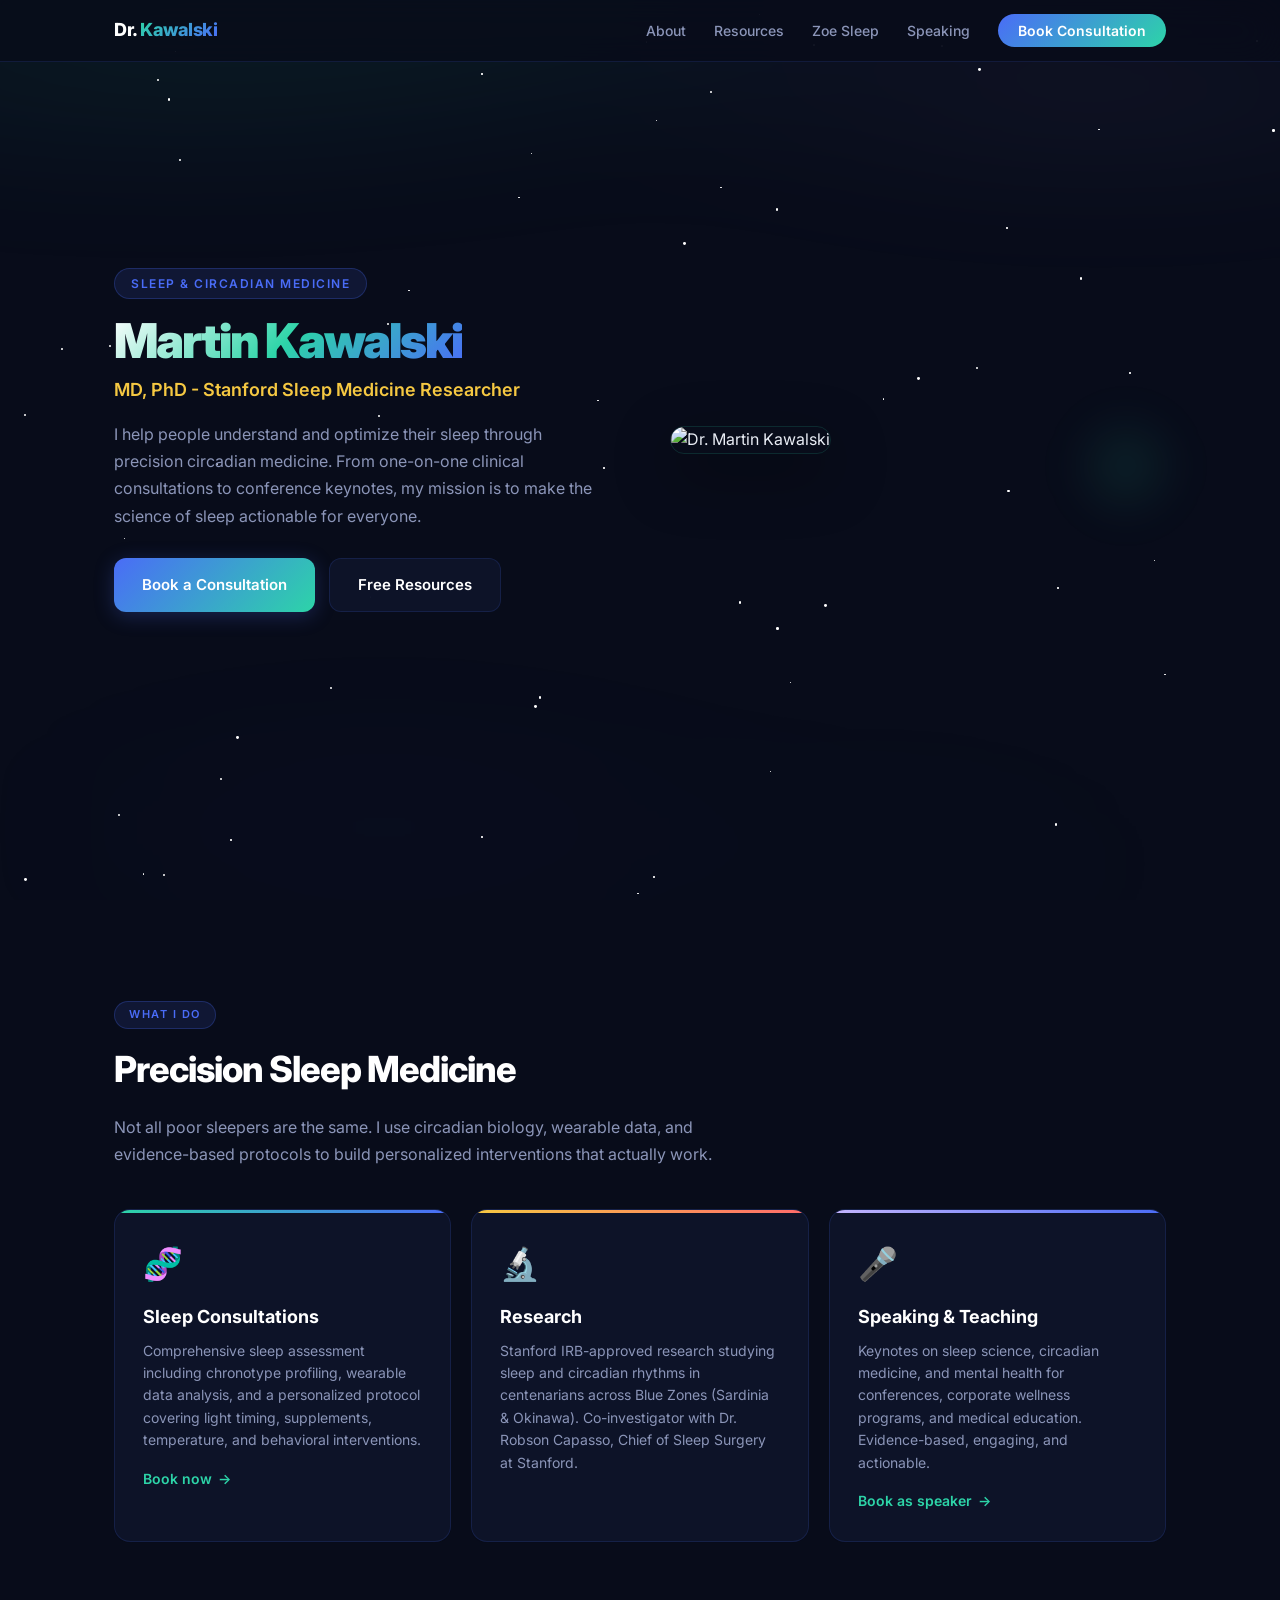
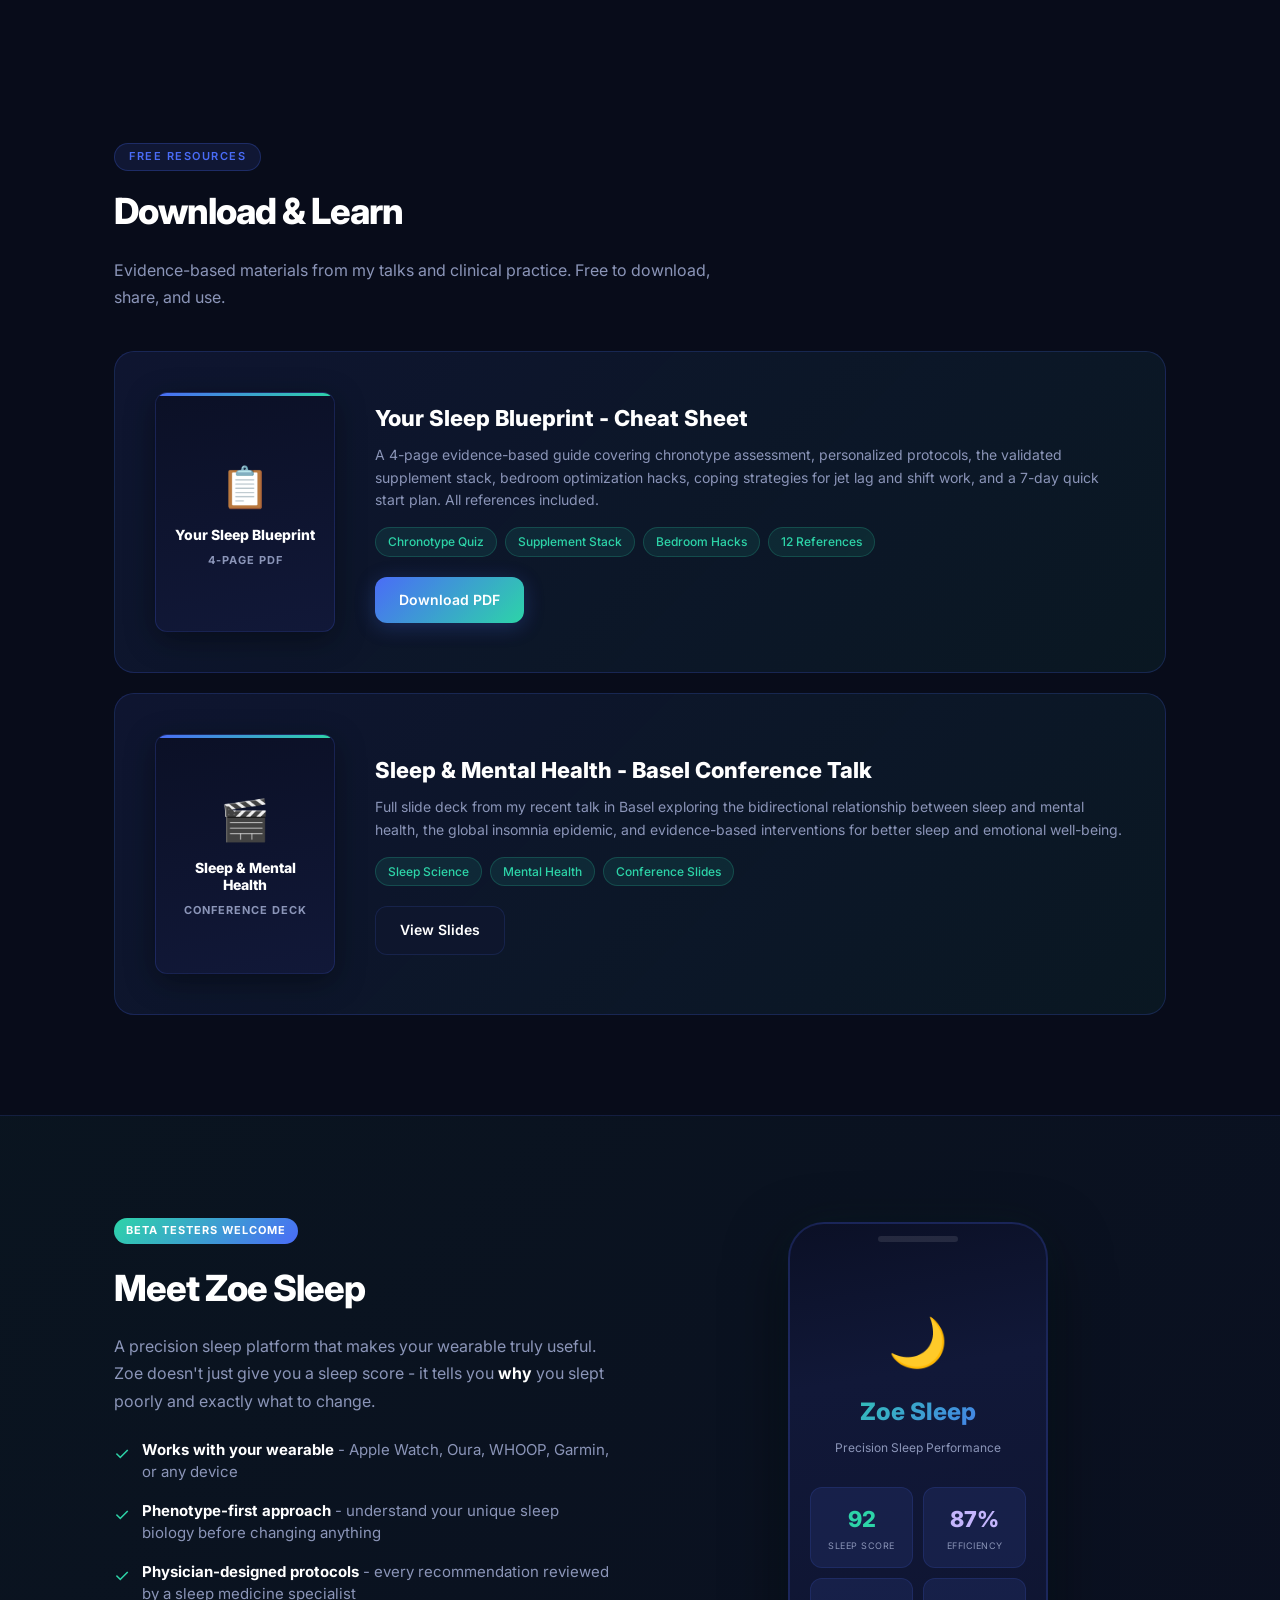
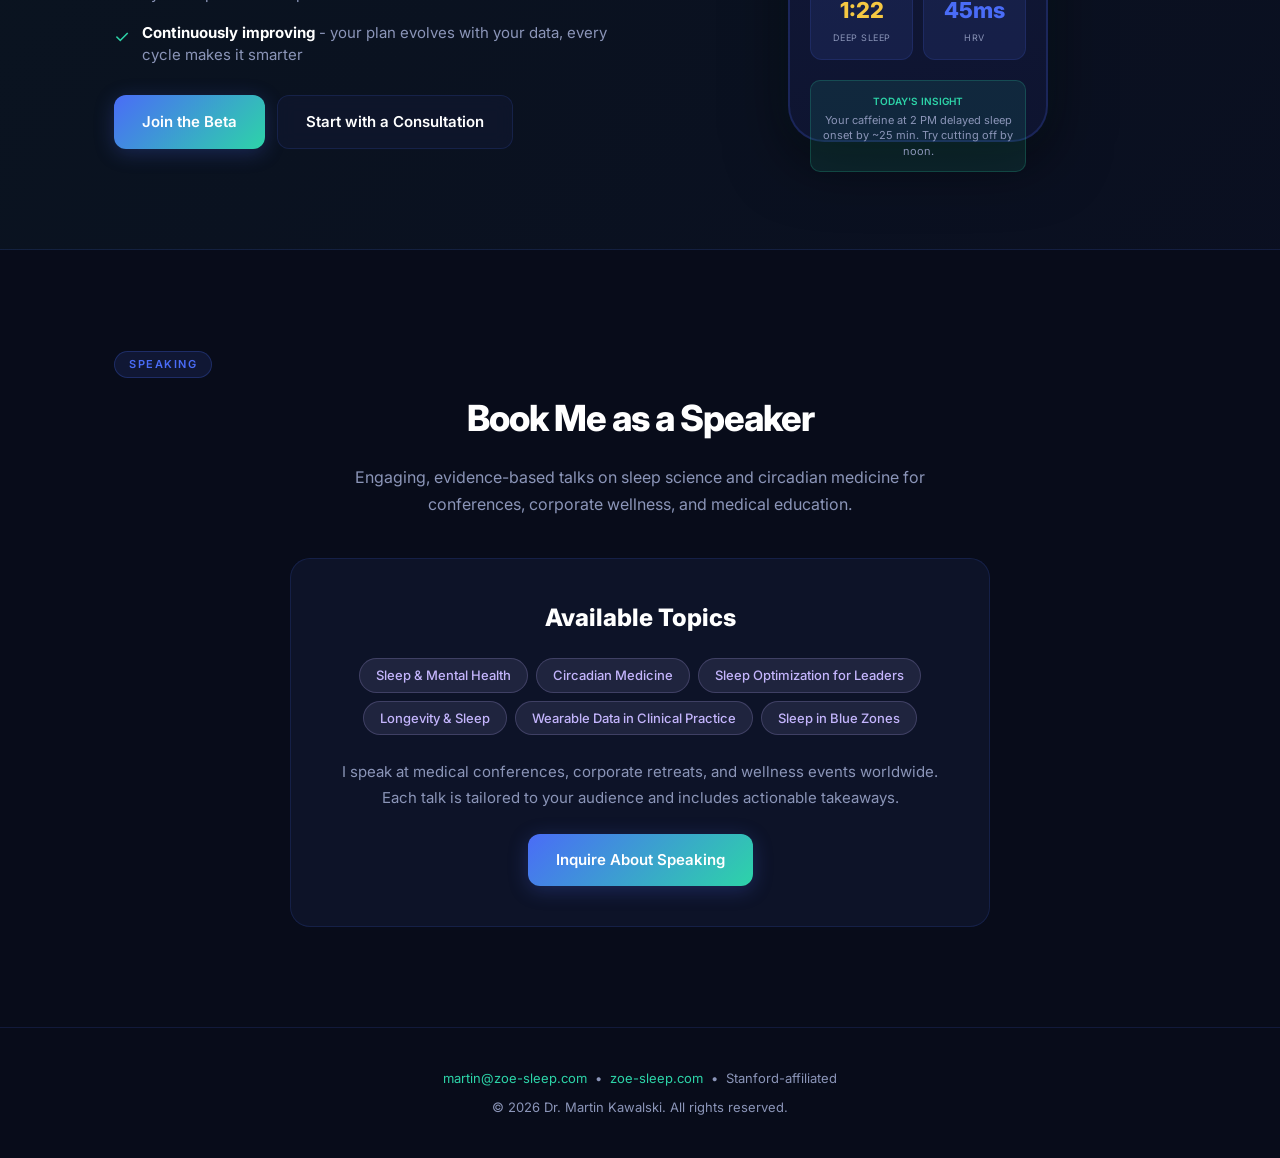
==== index.html @ f9499bdc "Initial commit: Sleep medicine personal site with aurora theme - Hero with headshot, bio, and CTA bu" ====
<!DOCTYPE html>
<html lang="en">
<head>
<meta charset="UTF-8">
<meta name="viewport" content="width=device-width, initial-scale=1.0">
<title>Dr. Martin Kawalski - Sleep & Circadian Medicine</title>
<meta name="description" content="Dr. Martin Kawalski, MD, PhD - Sleep medicine researcher, speaker, and founder of Zoe Sleep. Book a consultation or download free sleep resources.">
<link rel="icon" href="data:image/svg+xml,<svg xmlns='http://www.w3.org/2000/svg' viewBox='0 0 100 100'><text y='.9em' font-size='90'>&#x1F319;</text></svg>">
<style>
  @import url('https://fonts.googleapis.com/css2?family=Inter:wght@300;400;500;600;700;800;900&display=swap');

  *, *::before, *::after { margin: 0; padding: 0; box-sizing: border-box; }

  :root {
    --bg: #080C1A;
    --surface: rgba(16, 24, 48, 0.7);
    --border: rgba(74, 108, 247, 0.15);
    --text: #E8ECF4;
    --muted: #8B95B8;
    --accent: #4A6CF7;
    --mint: #2DD4A8;
    --gold: #F5C842;
    --coral: #FF6B6B;
    --lavender: #C4B5FD;
    --aurora-1: #0B4D3B;
    --aurora-2: #1A3A6B;
    --aurora-3: #2D1854;
    --aurora-4: #0D2F4F;
  }

  html { scroll-behavior: smooth; }

  body {
    font-family: 'Inter', -apple-system, sans-serif;
    background: var(--bg);
    color: var(--text);
    line-height: 1.6;
    overflow-x: hidden;
  }

  /* ---- AURORA BACKGROUND ---- */
  .aurora {
    position: fixed;
    top: 0;
    left: 0;
    width: 100%;
    height: 100%;
    pointer-events: none;
    z-index: 0;
    overflow: hidden;
  }
  .aurora::before {
    content: '';
    position: absolute;
    top: -20%;
    left: -10%;
    width: 120%;
    height: 60%;
    background:
      radial-gradient(ellipse 80% 50% at 20% 40%, rgba(45, 212, 168, 0.08) 0%, transparent 60%),
      radial-gradient(ellipse 60% 40% at 60% 20%, rgba(74, 108, 247, 0.06) 0%, transparent 55%),
      radial-gradient(ellipse 70% 45% at 80% 50%, rgba(196, 181, 253, 0.05) 0%, transparent 50%),
      radial-gradient(ellipse 50% 35% at 40% 30%, rgba(45, 212, 168, 0.04) 0%, transparent 50%);
    animation: aurora-drift 20s ease-in-out infinite alternate;
    filter: blur(60px);
  }
  .aurora::after {
    content: '';
    position: absolute;
    bottom: 0;
    left: 0;
    width: 100%;
    height: 40%;
    background:
      radial-gradient(ellipse 60% 40% at 30% 80%, rgba(74, 108, 247, 0.04) 0%, transparent 60%),
      radial-gradient(ellipse 50% 30% at 70% 90%, rgba(45, 212, 168, 0.03) 0%, transparent 50%);
    animation: aurora-drift2 25s ease-in-out infinite alternate;
    filter: blur(80px);
  }
  @keyframes aurora-drift {
    0% { transform: translate(0, 0) scale(1); }
    50% { transform: translate(30px, -20px) scale(1.05); }
    100% { transform: translate(-20px, 10px) scale(0.98); }
  }
  @keyframes aurora-drift2 {
    0% { transform: translate(0, 0) scale(1); }
    100% { transform: translate(-30px, -15px) scale(1.03); }
  }

  /* Stars */
  .stars {
    position: fixed;
    top: 0;
    left: 0;
    width: 100%;
    height: 100%;
    pointer-events: none;
    z-index: 0;
  }
  .star {
    position: absolute;
    width: 2px;
    height: 2px;
    background: white;
    border-radius: 50%;
    animation: twinkle 3s ease-in-out infinite alternate;
  }
  @keyframes twinkle {
    0% { opacity: 0.1; }
    100% { opacity: 0.6; }
  }

  /* ---- LAYOUT ---- */
  .container {
    max-width: 1100px;
    margin: 0 auto;
    padding: 0 24px;
    position: relative;
    z-index: 1;
  }

  /* ---- NAV ---- */
  nav {
    position: fixed;
    top: 0;
    left: 0;
    right: 0;
    z-index: 100;
    padding: 16px 0;
    background: rgba(8, 12, 26, 0.8);
    backdrop-filter: blur(20px);
    border-bottom: 1px solid var(--border);
  }
  nav .container {
    display: flex;
    justify-content: space-between;
    align-items: center;
  }
  .nav-brand {
    font-weight: 800;
    font-size: 18px;
    letter-spacing: -0.5px;
    color: white;
  }
  .nav-brand span {
    background: linear-gradient(135deg, var(--mint), var(--accent));
    -webkit-background-clip: text;
    -webkit-text-fill-color: transparent;
  }
  .nav-links {
    display: flex;
    gap: 28px;
    list-style: none;
  }
  .nav-links a {
    color: var(--muted);
    text-decoration: none;
    font-size: 14px;
    font-weight: 500;
    transition: color 0.3s;
  }
  .nav-links a:hover { color: white; }
  .nav-cta {
    background: linear-gradient(135deg, var(--accent), var(--mint));
    color: white !important;
    padding: 8px 20px;
    border-radius: 20px;
    font-weight: 600 !important;
    transition: transform 0.2s, box-shadow 0.3s !important;
  }
  .nav-cta:hover {
    transform: translateY(-1px);
    box-shadow: 0 4px 20px rgba(74, 108, 247, 0.3);
  }

  /* ---- HERO ---- */
  .hero {
    min-height: 100vh;
    display: flex;
    align-items: center;
    padding-top: 80px;
  }
  .hero-grid {
    display: grid;
    grid-template-columns: 1fr 1fr;
    gap: 60px;
    align-items: center;
  }
  .hero-photo {
    position: relative;
  }
  .hero-photo img {
    width: 100%;
    max-width: 400px;
    border-radius: 20px;
    box-shadow: 0 20px 60px rgba(0, 0, 0, 0.4);
    border: 1px solid rgba(45, 212, 168, 0.15);
  }
  .hero-photo::after {
    content: '';
    position: absolute;
    top: -20px;
    right: -20px;
    width: 120px;
    height: 120px;
    border-radius: 50%;
    background: radial-gradient(circle, rgba(45, 212, 168, 0.12), transparent 70%);
    filter: blur(20px);
  }
  .hero-badge {
    display: inline-block;
    background: rgba(74, 108, 247, 0.12);
    border: 1px solid rgba(74, 108, 247, 0.25);
    border-radius: 20px;
    padding: 5px 16px;
    font-size: 12px;
    font-weight: 600;
    letter-spacing: 1.5px;
    text-transform: uppercase;
    color: var(--accent);
    margin-bottom: 16px;
  }
  .hero h1 {
    font-size: 48px;
    font-weight: 900;
    letter-spacing: -2px;
    line-height: 1.1;
    margin-bottom: 8px;
  }
  .hero h1 .gradient {
    background: linear-gradient(135deg, #fff 0%, var(--mint) 50%, var(--accent) 100%);
    -webkit-background-clip: text;
    -webkit-text-fill-color: transparent;
  }
  .hero .title {
    font-size: 18px;
    color: var(--gold);
    font-weight: 600;
    margin-bottom: 16px;
  }
  .hero p {
    font-size: 16px;
    color: var(--muted);
    line-height: 1.7;
    margin-bottom: 28px;
    max-width: 500px;
  }
  .hero-buttons {
    display: flex;
    gap: 14px;
    flex-wrap: wrap;
  }
  .btn {
    display: inline-flex;
    align-items: center;
    gap: 8px;
    padding: 14px 28px;
    border-radius: 12px;
    font-size: 15px;
    font-weight: 600;
    text-decoration: none;
    transition: all 0.3s;
    cursor: pointer;
    border: none;
  }
  .btn-primary {
    background: linear-gradient(135deg, var(--accent), var(--mint));
    color: white;
    box-shadow: 0 4px 20px rgba(74, 108, 247, 0.25);
  }
  .btn-primary:hover {
    transform: translateY(-2px);
    box-shadow: 0 8px 30px rgba(74, 108, 247, 0.35);
  }
  .btn-secondary {
    background: var(--surface);
    color: white;
    border: 1px solid var(--border);
    backdrop-filter: blur(10px);
  }
  .btn-secondary:hover {
    background: rgba(30, 42, 94, 0.5);
    border-color: rgba(74, 108, 247, 0.3);
    transform: translateY(-1px);
  }

  /* ---- SECTIONS ---- */
  section {
    padding: 100px 0;
  }
  .section-label {
    display: inline-block;
    background: rgba(74, 108, 247, 0.12);
    border: 1px solid rgba(74, 108, 247, 0.25);
    border-radius: 20px;
    padding: 4px 14px;
    font-size: 11px;
    font-weight: 600;
    letter-spacing: 1.5px;
    text-transform: uppercase;
    color: var(--accent);
    margin-bottom: 12px;
  }
  .section-title {
    font-size: 36px;
    font-weight: 800;
    letter-spacing: -1px;
    margin-bottom: 16px;
    color: white;
  }
  .section-sub {
    font-size: 16px;
    color: var(--muted);
    max-width: 600px;
    margin-bottom: 40px;
    line-height: 1.7;
  }

  /* ---- CARDS ---- */
  .card-grid {
    display: grid;
    grid-template-columns: repeat(auto-fit, minmax(300px, 1fr));
    gap: 20px;
  }
  .card {
    background: var(--surface);
    border: 1px solid var(--border);
    border-radius: 16px;
    padding: 28px;
    transition: all 0.3s;
    backdrop-filter: blur(10px);
    position: relative;
    overflow: hidden;
  }
  .card:hover {
    border-color: rgba(74, 108, 247, 0.3);
    transform: translateY(-4px);
    box-shadow: 0 12px 40px rgba(0, 0, 0, 0.3);
  }
  .card::before {
    content: '';
    position: absolute;
    top: 0;
    left: 0;
    right: 0;
    height: 3px;
    border-radius: 16px 16px 0 0;
  }
  .card-mint::before { background: linear-gradient(90deg, var(--mint), var(--accent)); }
  .card-gold::before { background: linear-gradient(90deg, var(--gold), var(--coral)); }
  .card-lavender::before { background: linear-gradient(90deg, var(--lavender), var(--accent)); }
  .card-accent::before { background: linear-gradient(90deg, var(--accent), var(--mint)); }

  .card-icon {
    font-size: 32px;
    margin-bottom: 14px;
  }
  .card h3 {
    font-size: 18px;
    font-weight: 700;
    margin-bottom: 8px;
    color: white;
  }
  .card p {
    font-size: 14px;
    color: var(--muted);
    line-height: 1.6;
  }
  .card .card-link {
    display: inline-flex;
    align-items: center;
    gap: 6px;
    margin-top: 16px;
    color: var(--mint);
    font-weight: 600;
    font-size: 14px;
    text-decoration: none;
    transition: gap 0.3s;
  }
  .card .card-link:hover { gap: 10px; }

  /* ---- DOWNLOAD SECTION ---- */
  .download-card {
    background: linear-gradient(135deg, rgba(74, 108, 247, 0.1), rgba(45, 212, 168, 0.06));
    border: 1px solid rgba(74, 108, 247, 0.2);
    border-radius: 20px;
    padding: 40px;
    display: flex;
    align-items: center;
    gap: 40px;
    transition: all 0.3s;
  }
  .download-card:hover {
    border-color: rgba(74, 108, 247, 0.35);
    box-shadow: 0 8px 40px rgba(74, 108, 247, 0.1);
  }
  .download-preview {
    flex-shrink: 0;
    width: 180px;
    height: 240px;
    background: linear-gradient(170deg, #0B1026, #111838);
    border-radius: 12px;
    border: 1px solid rgba(74, 108, 247, 0.2);
    display: flex;
    flex-direction: column;
    align-items: center;
    justify-content: center;
    gap: 8px;
    box-shadow: 0 8px 30px rgba(0, 0, 0, 0.4);
    position: relative;
    overflow: hidden;
  }
  .download-preview::before {
    content: '';
    position: absolute;
    top: 0;
    left: 0;
    right: 0;
    height: 3px;
    background: linear-gradient(90deg, var(--accent), var(--mint));
  }
  .download-preview .icon { font-size: 40px; }
  .download-preview .label {
    font-size: 11px;
    font-weight: 700;
    text-transform: uppercase;
    letter-spacing: 1px;
    color: var(--muted);
  }
  .download-preview .title-small {
    font-size: 14px;
    font-weight: 800;
    color: white;
    text-align: center;
    line-height: 1.2;
    padding: 0 16px;
  }
  .download-info {
    flex: 1;
  }
  .download-info h3 {
    font-size: 22px;
    font-weight: 800;
    color: white;
    margin-bottom: 8px;
  }
  .download-info p {
    font-size: 14px;
    color: var(--muted);
    line-height: 1.6;
    margin-bottom: 16px;
  }
  .download-tags {
    display: flex;
    flex-wrap: wrap;
    gap: 8px;
    margin-bottom: 20px;
  }
  .download-tag {
    background: rgba(45, 212, 168, 0.1);
    border: 1px solid rgba(45, 212, 168, 0.2);
    border-radius: 20px;
    padding: 4px 12px;
    font-size: 12px;
    color: var(--mint);
    font-weight: 500;
  }
  .downloads-stack {
    display: flex;
    flex-direction: column;
    gap: 20px;
  }

  /* ---- ZOE SECTION ---- */
  .zoe-section {
    background: linear-gradient(135deg, rgba(45, 212, 168, 0.04), rgba(74, 108, 247, 0.03));
    border-top: 1px solid var(--border);
    border-bottom: 1px solid var(--border);
  }
  .zoe-grid {
    display: grid;
    grid-template-columns: 1fr 1fr;
    gap: 60px;
    align-items: center;
  }
  .zoe-features {
    list-style: none;
    margin-top: 24px;
  }
  .zoe-features li {
    display: flex;
    align-items: flex-start;
    gap: 12px;
    margin-bottom: 16px;
    font-size: 15px;
    color: var(--muted);
    line-height: 1.5;
  }
  .zoe-features .check {
    color: var(--mint);
    font-size: 18px;
    flex-shrink: 0;
    margin-top: 1px;
  }
  .zoe-features li strong {
    color: white;
  }
  .beta-badge {
    display: inline-block;
    background: linear-gradient(135deg, var(--mint), var(--accent));
    color: white;
    font-size: 11px;
    font-weight: 700;
    letter-spacing: 1px;
    text-transform: uppercase;
    padding: 4px 12px;
    border-radius: 20px;
    margin-bottom: 16px;
    animation: pulse-glow 2s ease-in-out infinite;
  }
  @keyframes pulse-glow {
    0%, 100% { box-shadow: 0 0 10px rgba(45, 212, 168, 0.2); }
    50% { box-shadow: 0 0 20px rgba(45, 212, 168, 0.4); }
  }
  .zoe-mockup {
    display: flex;
    justify-content: center;
    align-items: center;
  }
  .phone-frame {
    width: 260px;
    height: 520px;
    background: linear-gradient(170deg, #0B1026 0%, #111838 30%, #0E1430 100%);
    border-radius: 36px;
    border: 2px solid rgba(74, 108, 247, 0.2);
    padding: 40px 20px 20px;
    position: relative;
    box-shadow: 0 20px 60px rgba(0, 0, 0, 0.5), 0 0 40px rgba(45, 212, 168, 0.05);
  }
  .phone-frame::before {
    content: '';
    position: absolute;
    top: 12px;
    left: 50%;
    transform: translateX(-50%);
    width: 80px;
    height: 6px;
    background: rgba(255, 255, 255, 0.1);
    border-radius: 3px;
  }
  .phone-screen {
    text-align: center;
    padding-top: 40px;
  }
  .phone-screen .app-icon {
    font-size: 48px;
    margin-bottom: 12px;
  }
  .phone-screen .app-name {
    font-size: 24px;
    font-weight: 800;
    background: linear-gradient(135deg, var(--mint), var(--accent));
    -webkit-background-clip: text;
    -webkit-text-fill-color: transparent;
    margin-bottom: 6px;
  }
  .phone-screen .app-tag {
    font-size: 12px;
    color: var(--muted);
    margin-bottom: 30px;
  }
  .phone-metrics {
    display: grid;
    grid-template-columns: 1fr 1fr;
    gap: 10px;
    text-align: center;
  }
  .phone-metric {
    background: rgba(30, 42, 94, 0.5);
    border: 1px solid var(--border);
    border-radius: 12px;
    padding: 14px 8px;
  }
  .phone-metric .val {
    font-size: 22px;
    font-weight: 800;
    margin-bottom: 2px;
  }
  .phone-metric .label {
    font-size: 9px;
    color: var(--muted);
    text-transform: uppercase;
    letter-spacing: 0.5px;
  }

  /* ---- SPEAKER SECTION ---- */
  .speaker-box {
    background: var(--surface);
    border: 1px solid var(--border);
    border-radius: 20px;
    padding: 40px;
    text-align: center;
    max-width: 700px;
    margin: 0 auto;
    backdrop-filter: blur(10px);
  }
  .speaker-box h3 {
    font-size: 24px;
    font-weight: 800;
    color: white;
    margin-bottom: 12px;
  }
  .speaker-box p {
    font-size: 15px;
    color: var(--muted);
    margin-bottom: 8px;
    line-height: 1.7;
  }
  .speaker-topics {
    display: flex;
    flex-wrap: wrap;
    justify-content: center;
    gap: 8px;
    margin: 20px 0 24px;
  }
  .speaker-topic {
    background: rgba(196, 181, 253, 0.1);
    border: 1px solid rgba(196, 181, 253, 0.2);
    color: var(--lavender);
    padding: 6px 16px;
    border-radius: 20px;
    font-size: 13px;
    font-weight: 500;
  }

  /* ---- FOOTER ---- */
  footer {
    padding: 40px 0;
    border-top: 1px solid var(--border);
    text-align: center;
  }
  footer p {
    font-size: 13px;
    color: var(--muted);
  }
  footer a {
    color: var(--mint);
    text-decoration: none;
  }

  /* ---- RESPONSIVE ---- */
  @media (max-width: 768px) {
    .hero-grid {
      grid-template-columns: 1fr;
      gap: 40px;
      text-align: center;
    }
    .hero-photo { order: -1; }
    .hero-photo img { max-width: 280px; margin: 0 auto; display: block; }
    .hero h1 { font-size: 36px; }
    .hero p { margin: 0 auto 28px; }
    .hero-buttons { justify-content: center; }
    .nav-links { display: none; }
    .download-card { flex-direction: column; text-align: center; padding: 28px; }
    .download-preview { width: 140px; height: 190px; }
    .zoe-grid { grid-template-columns: 1fr; }
    .zoe-mockup { order: -1; }
    .section-title { font-size: 28px; }
    .card-grid { grid-template-columns: 1fr; }
  }
</style>
</head>
<body>

<div class="aurora"></div>
<div class="stars" id="stars"></div>

<!-- NAV -->
<nav>
  <div class="container">
    <div class="nav-brand">Dr. <span>Kawalski</span></div>
    <ul class="nav-links">
      <li><a href="#about">About</a></li>
      <li><a href="#resources">Resources</a></li>
      <li><a href="#zoe">Zoe Sleep</a></li>
      <li><a href="#speaker">Speaking</a></li>
      <li><a href="https://calendly.com/martinkawalski/sleep-consultation" target="_blank" class="nav-cta">Book Consultation</a></li>
    </ul>
  </div>
</nav>

<!-- HERO -->
<section class="hero" id="about">
  <div class="container">
    <div class="hero-grid">
      <div>
        <div class="hero-badge">Sleep & Circadian Medicine</div>
        <h1><span class="gradient">Martin Kawalski</span></h1>
        <div class="title">MD, PhD - Stanford Sleep Medicine Researcher</div>
        <p>
          I help people understand and optimize their sleep through precision circadian medicine.
          From one-on-one clinical consultations to conference keynotes, my mission is to make
          the science of sleep actionable for everyone.
        </p>
        <div class="hero-buttons">
          <a href="https://calendly.com/martinkawalski/sleep-consultation" target="_blank" class="btn btn-primary">
            Book a Consultation
          </a>
          <a href="#resources" class="btn btn-secondary">
            Free Resources
          </a>
        </div>
      </div>
      <div class="hero-photo">
        <img src="martin.jpeg" alt="Dr. Martin Kawalski" loading="eager">
      </div>
    </div>
  </div>
</section>

<!-- WHAT I DO -->
<section id="work">
  <div class="container">
    <div class="section-label">What I Do</div>
    <h2 class="section-title">Precision Sleep Medicine</h2>
    <p class="section-sub">
      Not all poor sleepers are the same. I use circadian biology, wearable data, and
      evidence-based protocols to build personalized interventions that actually work.
    </p>
    <div class="card-grid">
      <div class="card card-mint">
        <div class="card-icon">&#x1F9EC;</div>
        <h3>Sleep Consultations</h3>
        <p>
          Comprehensive sleep assessment including chronotype profiling, wearable data analysis,
          and a personalized protocol covering light timing, supplements, temperature,
          and behavioral interventions.
        </p>
        <a href="https://calendly.com/martinkawalski/sleep-consultation" target="_blank" class="card-link">
          Book now <span>&rarr;</span>
        </a>
      </div>
      <div class="card card-gold">
        <div class="card-icon">&#x1F52C;</div>
        <h3>Research</h3>
        <p>
          Stanford IRB-approved research studying sleep and circadian rhythms in centenarians
          across Blue Zones (Sardinia & Okinawa). Co-investigator with Dr. Robson Capasso,
          Chief of Sleep Surgery at Stanford.
        </p>
      </div>
      <div class="card card-lavender">
        <div class="card-icon">&#x1F3A4;</div>
        <h3>Speaking & Teaching</h3>
        <p>
          Keynotes on sleep science, circadian medicine, and mental health for conferences,
          corporate wellness programs, and medical education.
          Evidence-based, engaging, and actionable.
        </p>
        <a href="#speaker" class="card-link">
          Book as speaker <span>&rarr;</span>
        </a>
      </div>
    </div>
  </div>
</section>

<!-- DOWNLOADABLE RESOURCES -->
<section id="resources">
  <div class="container">
    <div class="section-label">Free Resources</div>
    <h2 class="section-title">Download & Learn</h2>
    <p class="section-sub">
      Evidence-based materials from my talks and clinical practice.
      Free to download, share, and use.
    </p>

    <div class="downloads-stack">
      <!-- Sleep Blueprint PDF -->
      <div class="download-card">
        <div class="download-preview">
          <div class="icon">&#x1F4CB;</div>
          <div class="title-small">Your Sleep Blueprint</div>
          <div class="label">4-Page PDF</div>
        </div>
        <div class="download-info">
          <h3>Your Sleep Blueprint - Cheat Sheet</h3>
          <p>
            A 4-page evidence-based guide covering chronotype assessment, personalized protocols,
            the validated supplement stack, bedroom optimization hacks, coping strategies for
            jet lag and shift work, and a 7-day quick start plan. All references included.
          </p>
          <div class="download-tags">
            <span class="download-tag">Chronotype Quiz</span>
            <span class="download-tag">Supplement Stack</span>
            <span class="download-tag">Bedroom Hacks</span>
            <span class="download-tag">12 References</span>
          </div>
          <a href="sleep-blueprint.pdf" download class="btn btn-primary" style="font-size:14px; padding:12px 24px;">
            Download PDF
          </a>
        </div>
      </div>

      <!-- Basel Talk Slides -->
      <div class="download-card">
        <div class="download-preview">
          <div class="icon">&#x1F3AC;</div>
          <div class="title-small">Sleep & Mental Health</div>
          <div class="label">Conference Deck</div>
        </div>
        <div class="download-info">
          <h3>Sleep & Mental Health - Basel Conference Talk</h3>
          <p>
            Full slide deck from my recent talk in Basel exploring the bidirectional relationship
            between sleep and mental health, the global insomnia epidemic, and evidence-based
            interventions for better sleep and emotional well-being.
          </p>
          <div class="download-tags">
            <span class="download-tag">Sleep Science</span>
            <span class="download-tag">Mental Health</span>
            <span class="download-tag">Conference Slides</span>
          </div>
          <a href="https://pitch.com/v/sleep-and-mental-health-rk7qv6" target="_blank" class="btn btn-secondary" style="font-size:14px; padding:12px 24px;">
            View Slides
          </a>
        </div>
      </div>
    </div>
  </div>
</section>

<!-- ZOE SLEEP -->
<section class="zoe-section" id="zoe">
  <div class="container">
    <div class="zoe-grid">
      <div>
        <div class="beta-badge">Beta Testers Welcome</div>
        <h2 class="section-title">Meet Zoe Sleep</h2>
        <p class="section-sub" style="margin-bottom: 0;">
          A precision sleep platform that makes your wearable truly useful.
          Zoe doesn't just give you a sleep score - it tells you <strong style="color:white">why</strong>
          you slept poorly and exactly what to change.
        </p>
        <ul class="zoe-features">
          <li>
            <span class="check">&#x2713;</span>
            <span><strong>Works with your wearable</strong> - Apple Watch, Oura, WHOOP, Garmin, or any device</span>
          </li>
          <li>
            <span class="check">&#x2713;</span>
            <span><strong>Phenotype-first approach</strong> - understand your unique sleep biology before changing anything</span>
          </li>
          <li>
            <span class="check">&#x2713;</span>
            <span><strong>Physician-designed protocols</strong> - every recommendation reviewed by a sleep medicine specialist</span>
          </li>
          <li>
            <span class="check">&#x2713;</span>
            <span><strong>Continuously improving</strong> - your plan evolves with your data, every cycle makes it smarter</span>
          </li>
        </ul>
        <div style="display:flex; gap:12px; margin-top:28px; flex-wrap:wrap;">
          <a href="https://zoe-sleep.com" target="_blank" class="btn btn-primary">
            Join the Beta
          </a>
          <a href="https://calendly.com/martinkawalski/sleep-consultation" target="_blank" class="btn btn-secondary">
            Start with a Consultation
          </a>
        </div>
      </div>
      <div class="zoe-mockup">
        <div class="phone-frame">
          <div class="phone-screen">
            <div class="app-icon">&#x1F319;</div>
            <div class="app-name">Zoe Sleep</div>
            <div class="app-tag">Precision Sleep Performance</div>
            <div class="phone-metrics">
              <div class="phone-metric">
                <div class="val" style="color:var(--mint)">92</div>
                <div class="label">Sleep Score</div>
              </div>
              <div class="phone-metric">
                <div class="val" style="color:var(--lavender)">87%</div>
                <div class="label">Efficiency</div>
              </div>
              <div class="phone-metric">
                <div class="val" style="color:var(--gold)">1:22</div>
                <div class="label">Deep Sleep</div>
              </div>
              <div class="phone-metric">
                <div class="val" style="color:var(--accent)">45ms</div>
                <div class="label">HRV</div>
              </div>
            </div>
            <div style="margin-top:20px; padding:12px; background:rgba(45,212,168,0.1); border:1px solid rgba(45,212,168,0.2); border-radius:10px;">
              <div style="font-size:10px; color:var(--mint); font-weight:600; margin-bottom:4px;">TODAY'S INSIGHT</div>
              <div style="font-size:11px; color:var(--muted); line-height:1.4;">Your caffeine at 2 PM delayed sleep onset by ~25 min. Try cutting off by noon.</div>
            </div>
          </div>
        </div>
      </div>
    </div>
  </div>
</section>

<!-- SPEAKER -->
<section id="speaker">
  <div class="container">
    <div class="section-label">Speaking</div>
    <h2 class="section-title" style="text-align:center;">Book Me as a Speaker</h2>
    <p class="section-sub" style="text-align:center; margin: 0 auto 40px;">
      Engaging, evidence-based talks on sleep science and circadian medicine
      for conferences, corporate wellness, and medical education.
    </p>
    <div class="speaker-box">
      <h3>Available Topics</h3>
      <div class="speaker-topics">
        <span class="speaker-topic">Sleep & Mental Health</span>
        <span class="speaker-topic">Circadian Medicine</span>
        <span class="speaker-topic">Sleep Optimization for Leaders</span>
        <span class="speaker-topic">Longevity & Sleep</span>
        <span class="speaker-topic">Wearable Data in Clinical Practice</span>
        <span class="speaker-topic">Sleep in Blue Zones</span>
      </div>
      <p>
        I speak at medical conferences, corporate retreats, and wellness events worldwide.
        Each talk is tailored to your audience and includes actionable takeaways.
      </p>
      <div style="margin-top:24px;">
        <a href="mailto:martin@zoe-sleep.com?subject=Speaking%20Inquiry" class="btn btn-primary">
          Inquire About Speaking
        </a>
      </div>
    </div>
  </div>
</section>

<!-- FOOTER -->
<footer>
  <div class="container">
    <p style="margin-bottom:8px;">
      <a href="mailto:martin@zoe-sleep.com">martin@zoe-sleep.com</a> &nbsp;&bull;&nbsp;
      <a href="https://zoe-sleep.com" target="_blank">zoe-sleep.com</a> &nbsp;&bull;&nbsp;
      Stanford-affiliated
    </p>
    <p>&copy; 2026 Dr. Martin Kawalski. All rights reserved.</p>
  </div>
</footer>

<script>
// Generate stars
const starsEl = document.getElementById('stars');
for (let i = 0; i < 60; i++) {
  const star = document.createElement('div');
  star.className = 'star';
  star.style.left = Math.random() * 100 + '%';
  star.style.top = Math.random() * 100 + '%';
  star.style.width = (Math.random() * 2 + 1) + 'px';
  star.style.height = star.style.width;
  star.style.animationDelay = Math.random() * 3 + 's';
  star.style.animationDuration = (Math.random() * 3 + 2) + 's';
  starsEl.appendChild(star);
}

// Smooth scroll for nav links
document.querySelectorAll('a[href^="#"]').forEach(a => {
  a.addEventListener('click', e => {
    e.preventDefault();
    document.querySelector(a.getAttribute('href')).scrollIntoView({ behavior: 'smooth' });
  });
});
</script>

</body>
</html>
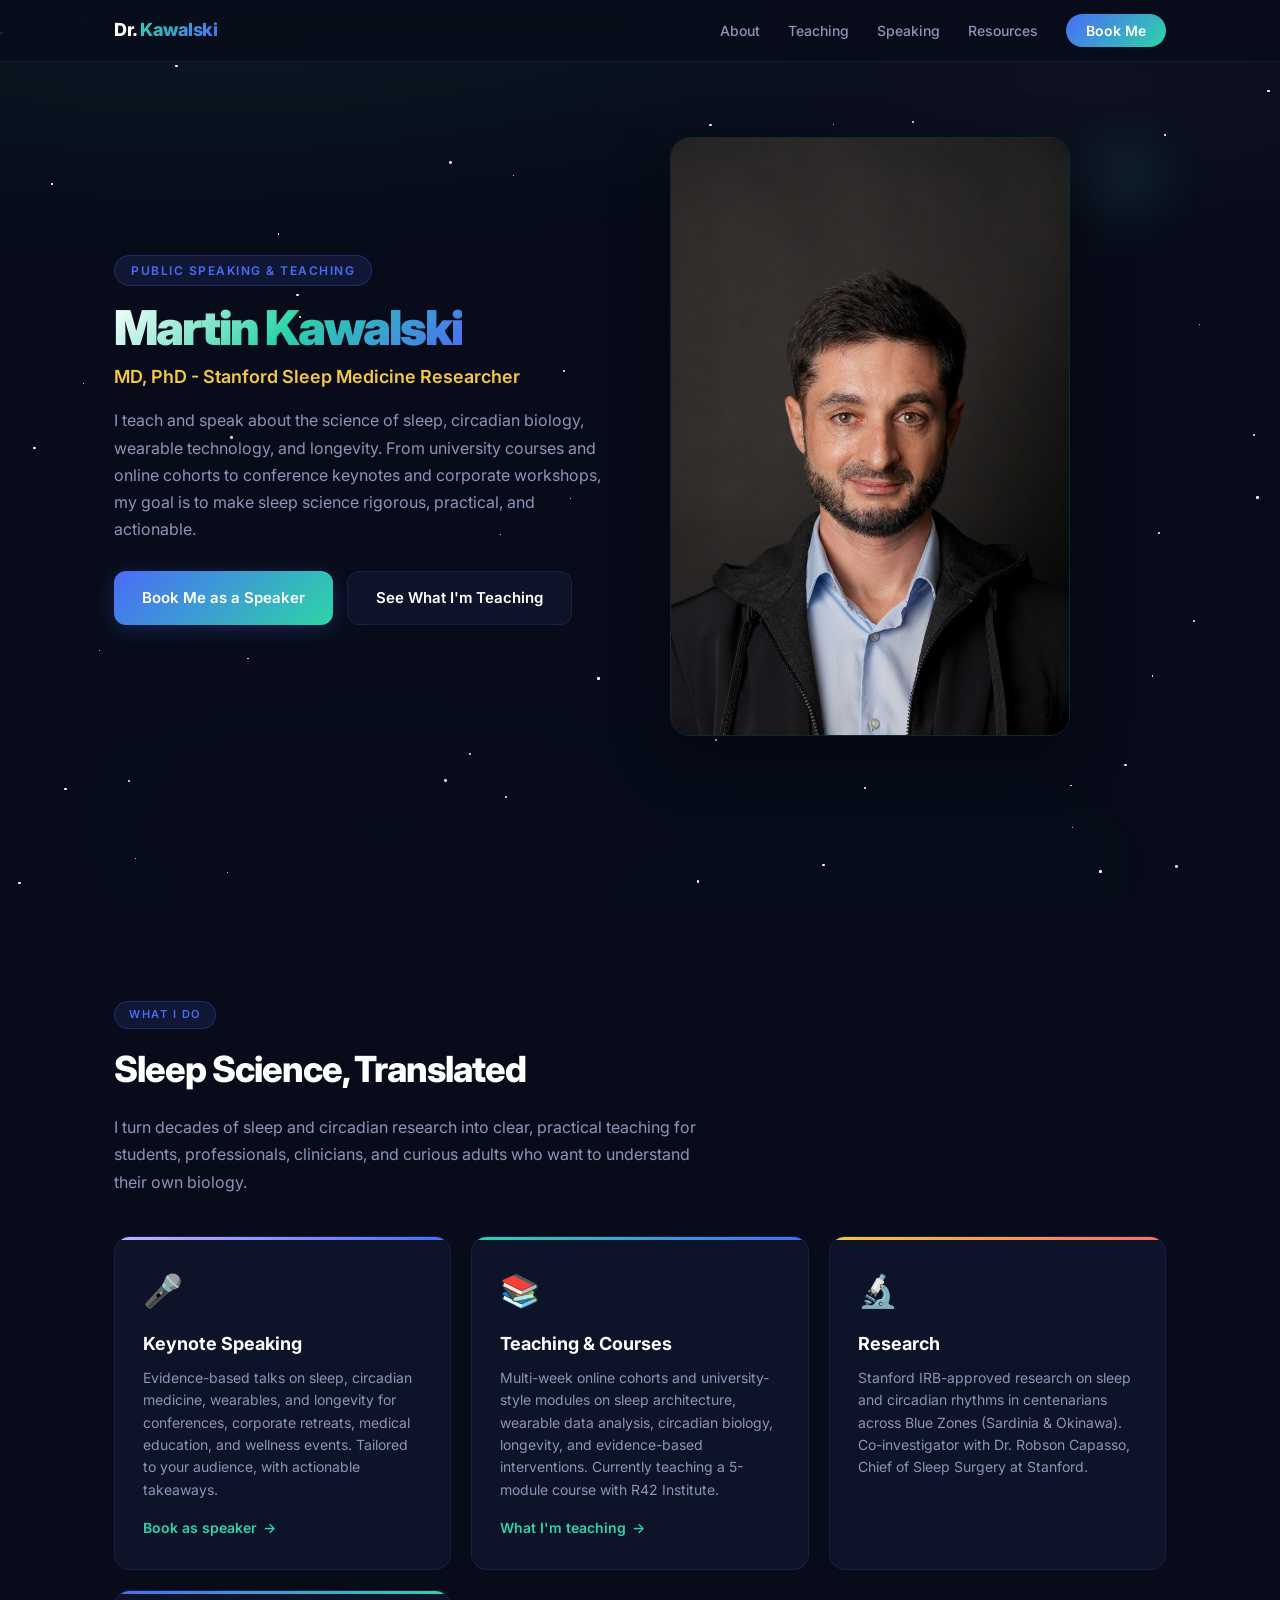
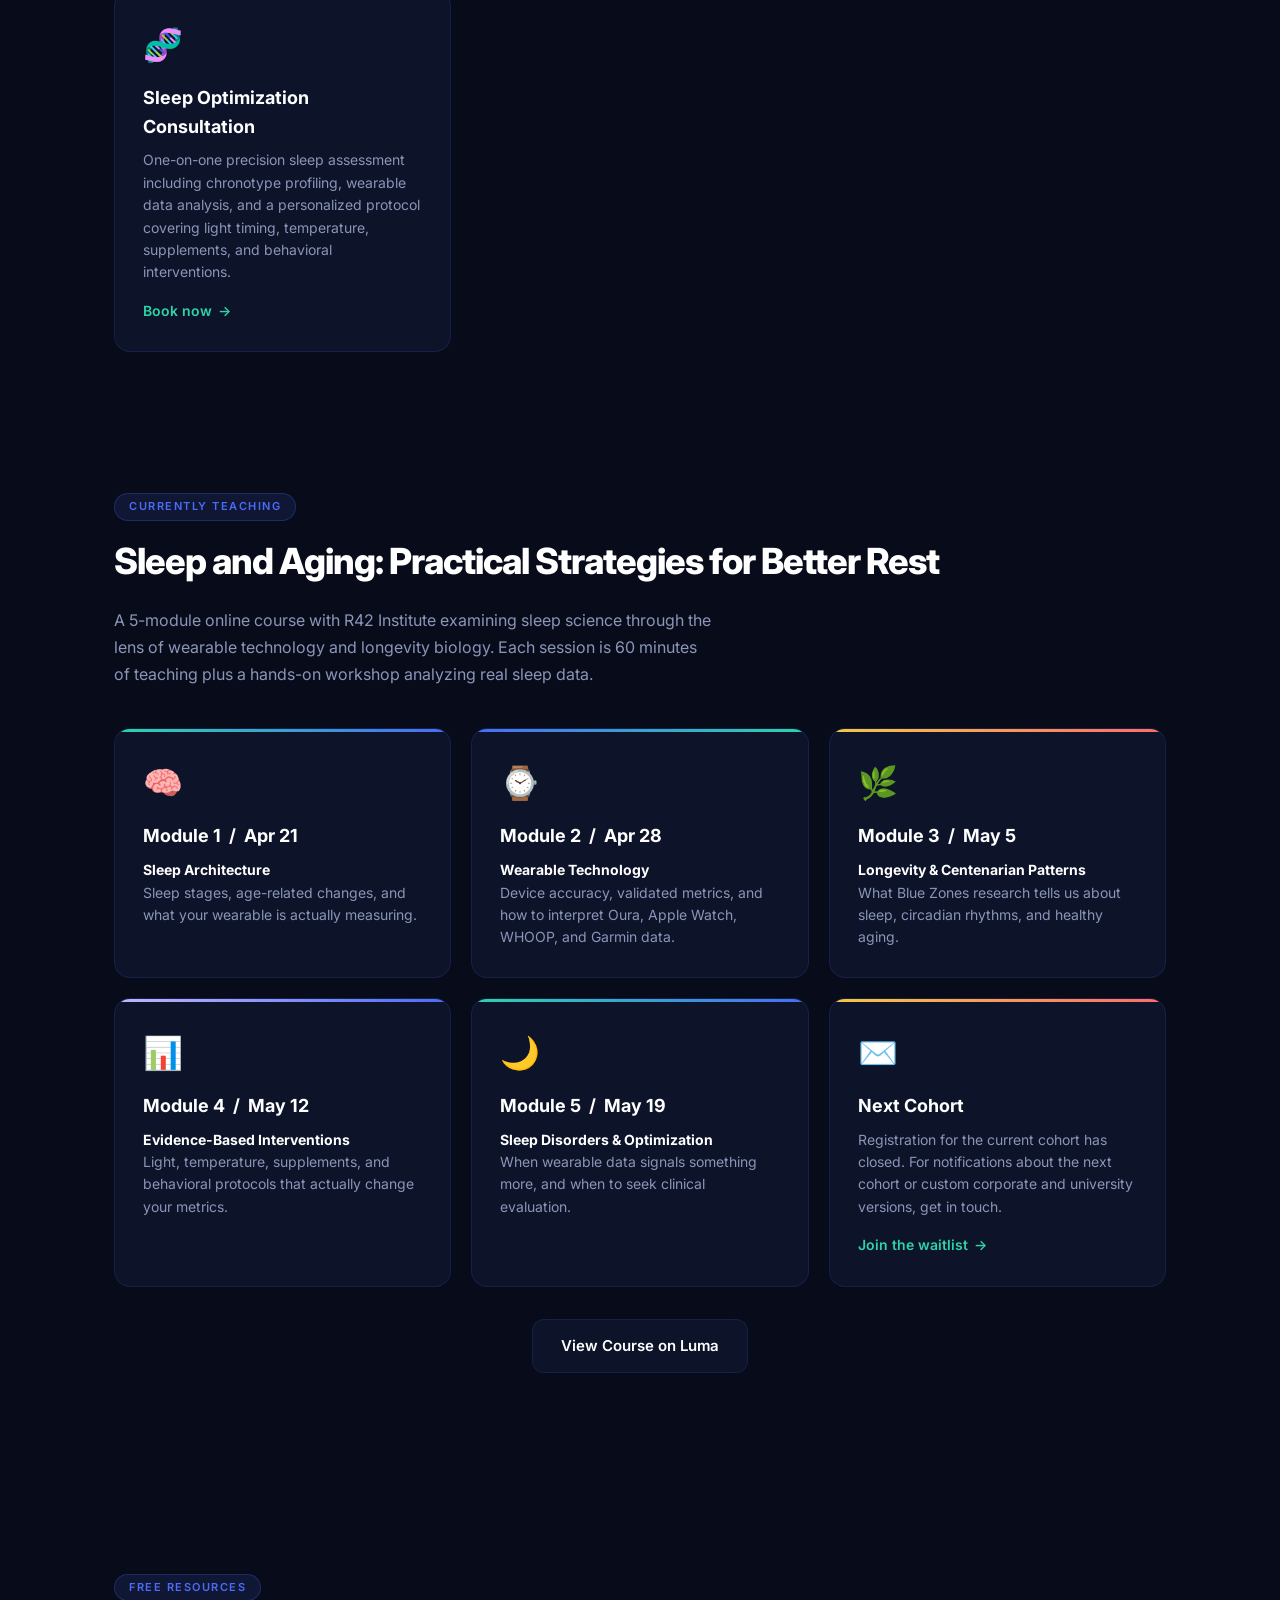
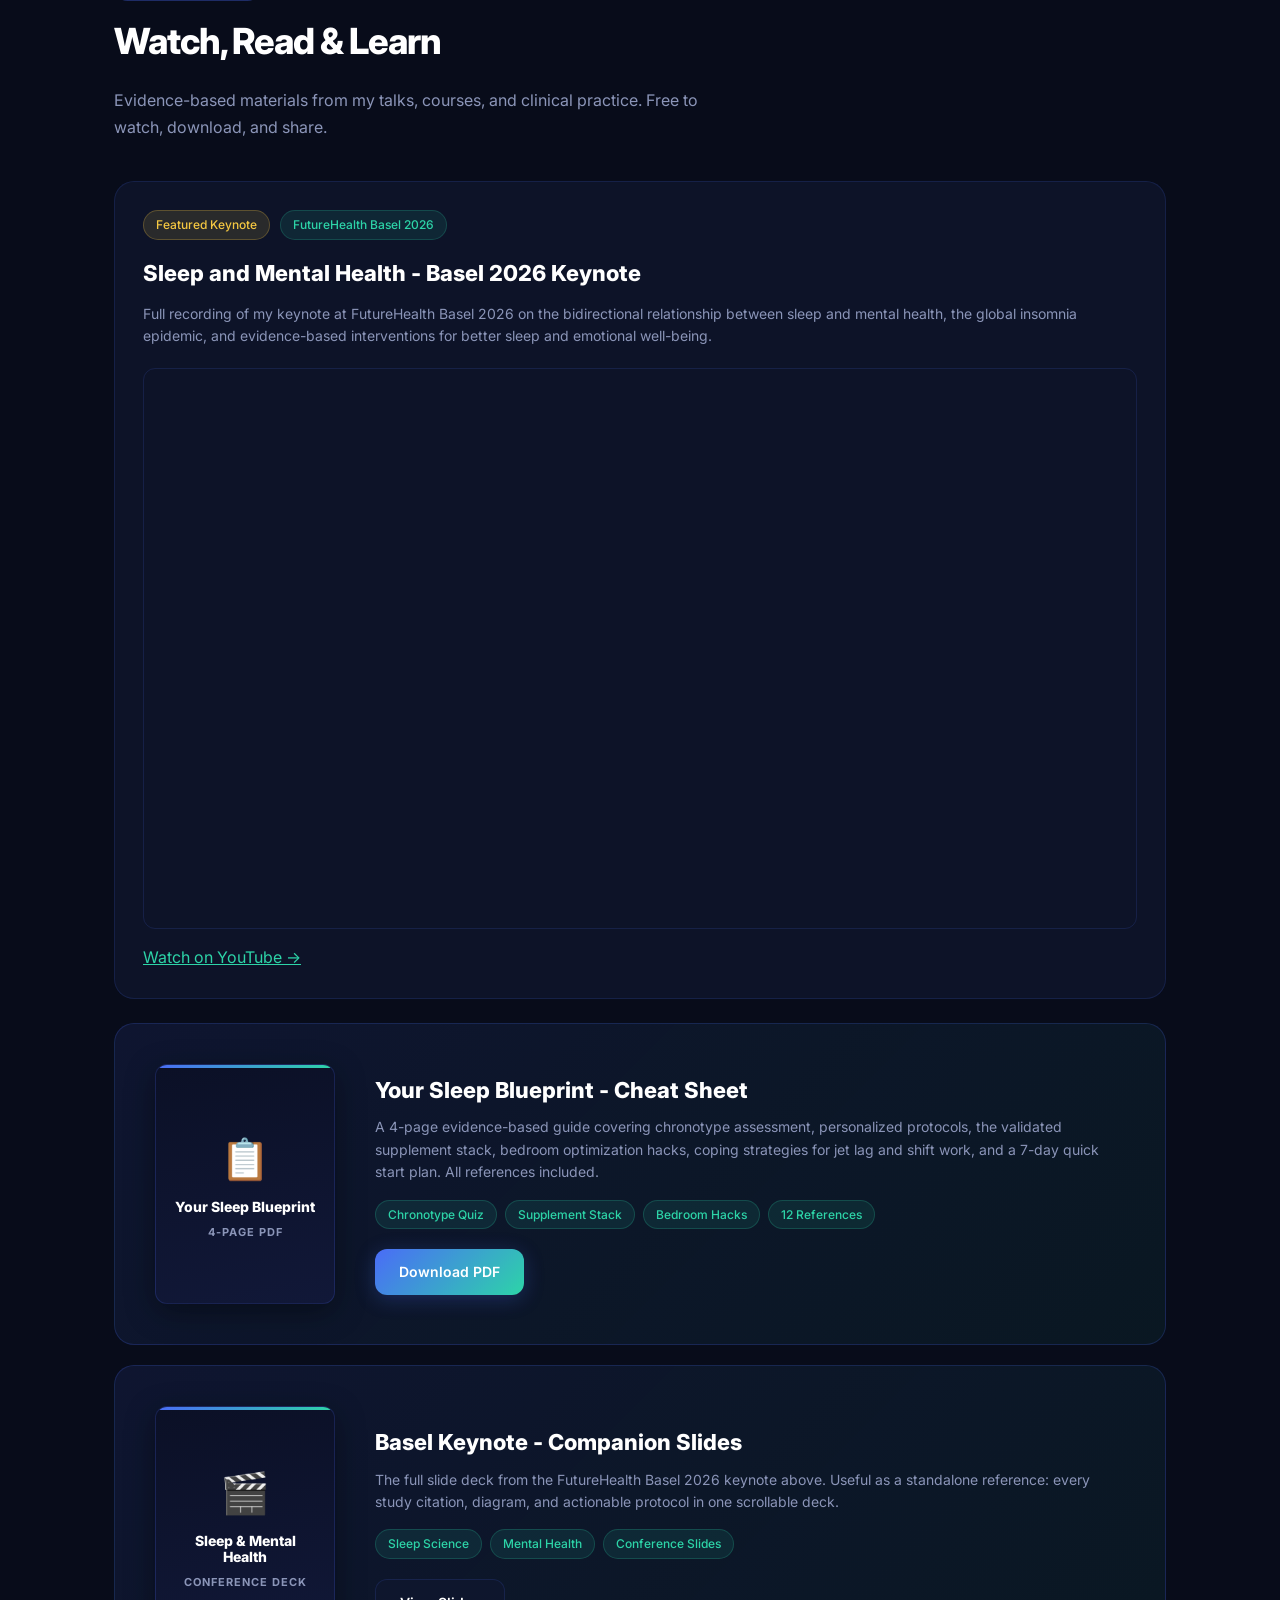
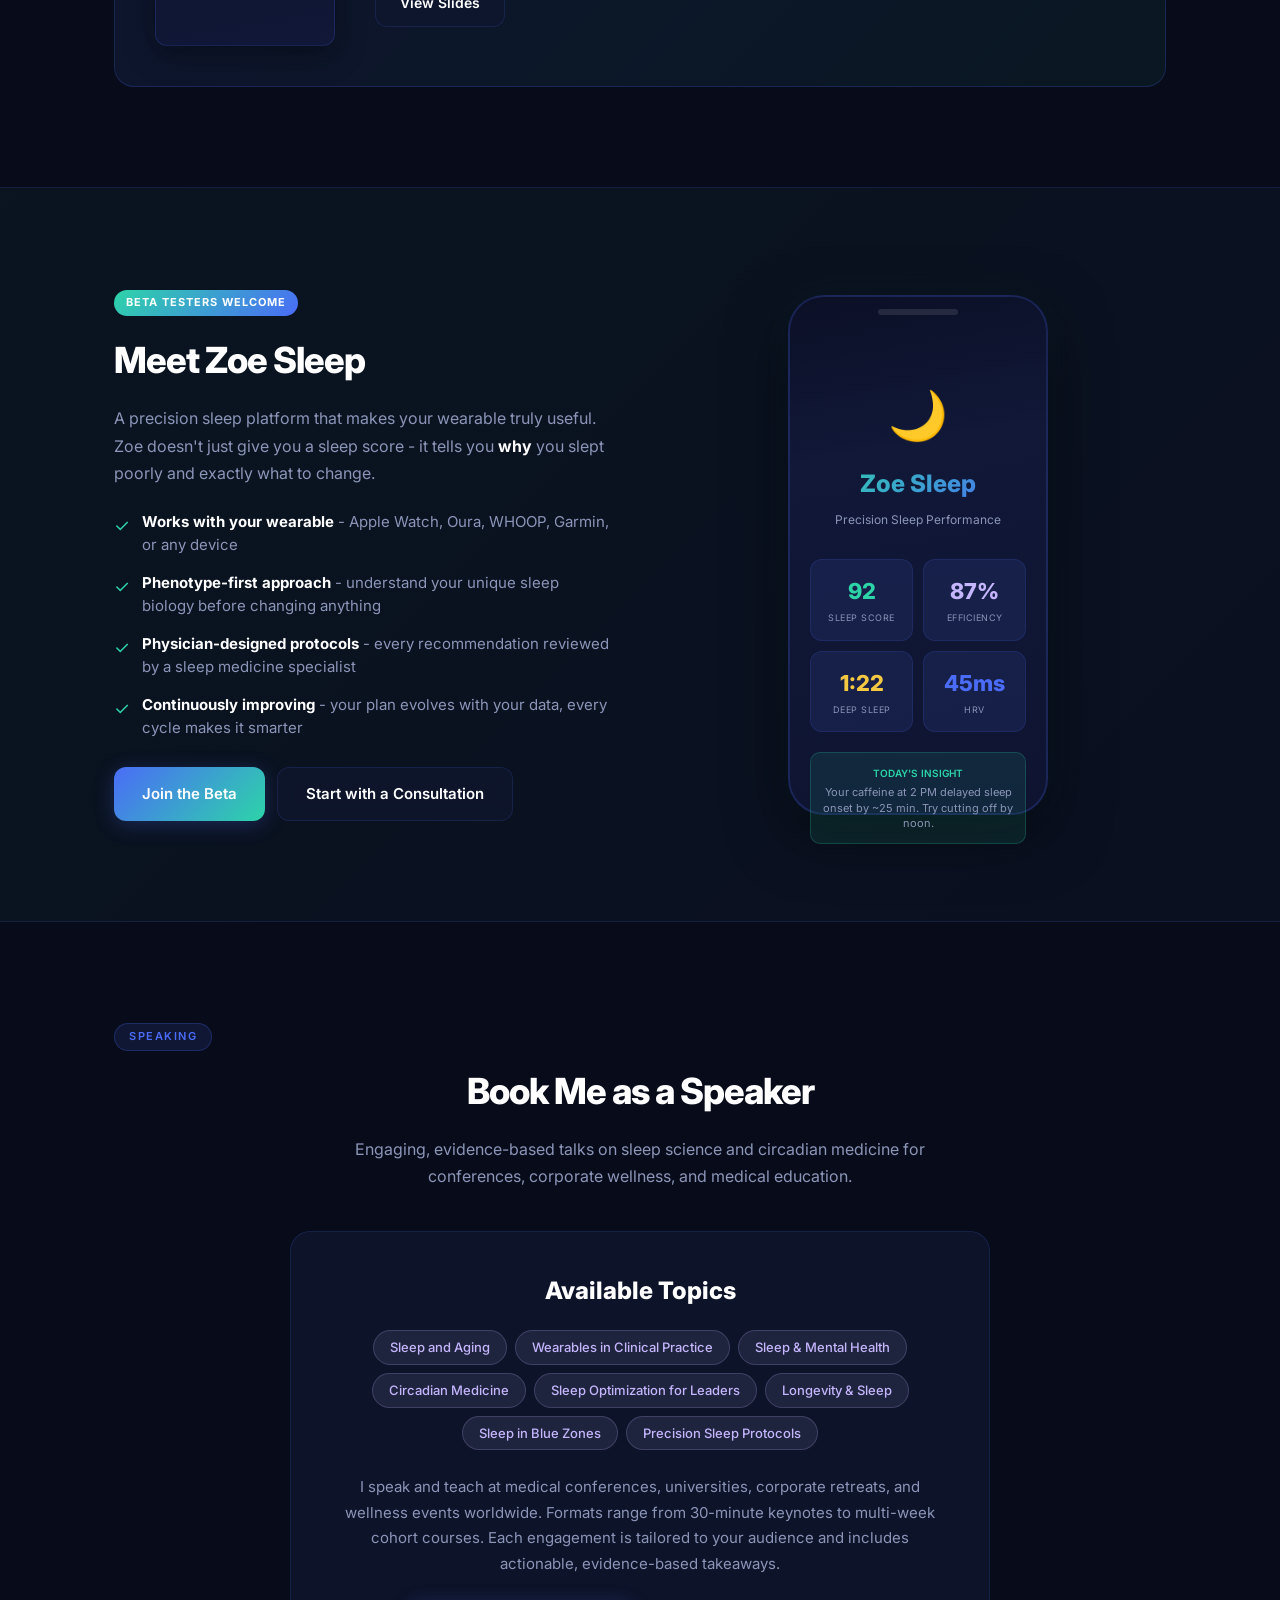
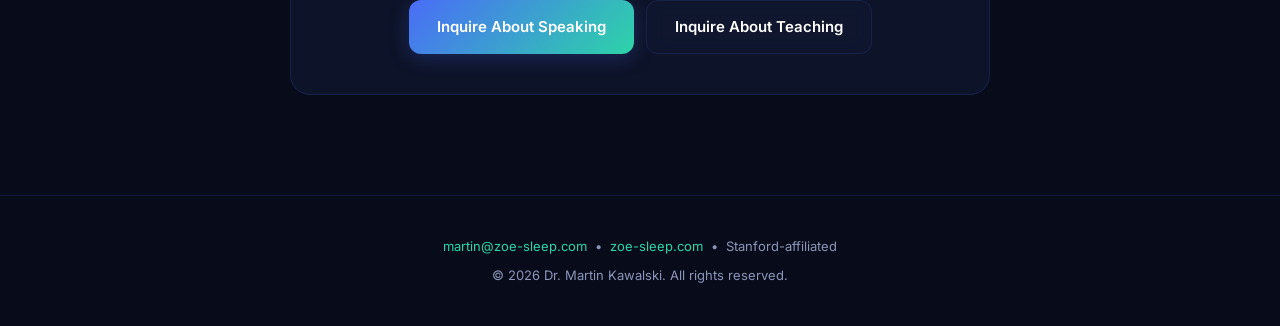
==== commit d8251f35: "WIP checkpoint before Mac Mini migration Co-Authored-By: Claude Fable 5 <noreply@anthropic.com>" ====
--- a/index.html
+++ b/index.html
@@ -3,8 +3,8 @@
 <head>
 <meta charset="UTF-8">
 <meta name="viewport" content="width=device-width, initial-scale=1.0">
-<title>Dr. Martin Kawalski - Sleep & Circadian Medicine</title>
-<meta name="description" content="Dr. Martin Kawalski, MD, PhD - Sleep medicine researcher, speaker, and founder of Zoe Sleep. Book a consultation or download free sleep resources.">
+<title>Dr. Martin Kawalski - Speaker & Educator on Sleep Science</title>
+<meta name="description" content="Dr. Martin Kawalski, MD, PhD - Stanford sleep medicine researcher. Public speaker and educator on sleep, aging, wearables, and circadian medicine. Currently teaching the R42 Institute course on Sleep and Aging.">
 <link rel="icon" href="data:image/svg+xml,<svg xmlns='http://www.w3.org/2000/svg' viewBox='0 0 100 100'><text y='.9em' font-size='90'>&#x1F319;</text></svg>">
 <style>
   @import url('https://fonts.googleapis.com/css2?family=Inter:wght@300;400;500;600;700;800;900&display=swap');
@@ -681,10 +681,10 @@
     <div class="nav-brand">Dr. <span>Kawalski</span></div>
     <ul class="nav-links">
       <li><a href="#about">About</a></li>
+      <li><a href="#teaching">Teaching</a></li>
+      <li><a href="#speaker">Speaking</a></li>
       <li><a href="#resources">Resources</a></li>
-      <li><a href="#zoe">Zoe Sleep</a></li>
-      <li><a href="#speaker">Speaking</a></li>
-      <li><a href="https://calendly.com/martinkawalski/sleep-consultation" target="_blank" class="nav-cta">Book Consultation</a></li>
+      <li><a href="mailto:martin@zoe-sleep.com?subject=Speaking%20Inquiry" class="nav-cta">Book Me</a></li>
     </ul>
   </div>
 </nav>
@@ -694,20 +694,20 @@
   <div class="container">
     <div class="hero-grid">
       <div>
-        <div class="hero-badge">Sleep & Circadian Medicine</div>
+        <div class="hero-badge">Public Speaking & Teaching</div>
         <h1><span class="gradient">Martin Kawalski</span></h1>
         <div class="title">MD, PhD - Stanford Sleep Medicine Researcher</div>
         <p>
-          I help people understand and optimize their sleep through precision circadian medicine.
-          From one-on-one clinical consultations to conference keynotes, my mission is to make
-          the science of sleep actionable for everyone.
+          I teach and speak about the science of sleep, circadian biology, wearable technology,
+          and longevity. From university courses and online cohorts to conference keynotes and
+          corporate workshops, my goal is to make sleep science rigorous, practical, and actionable.
         </p>
         <div class="hero-buttons">
-          <a href="https://calendly.com/martinkawalski/sleep-consultation" target="_blank" class="btn btn-primary">
-            Book a Consultation
+          <a href="#speaker" class="btn btn-primary">
+            Book Me as a Speaker
           </a>
-          <a href="#resources" class="btn btn-secondary">
-            Free Resources
+          <a href="#teaching" class="btn btn-secondary">
+            See What I'm Teaching
           </a>
         </div>
       </div>
@@ -722,45 +722,111 @@
 <section id="work">
   <div class="container">
     <div class="section-label">What I Do</div>
-    <h2 class="section-title">Precision Sleep Medicine</h2>
+    <h2 class="section-title">Sleep Science, Translated</h2>
     <p class="section-sub">
-      Not all poor sleepers are the same. I use circadian biology, wearable data, and
-      evidence-based protocols to build personalized interventions that actually work.
+      I turn decades of sleep and circadian research into clear, practical teaching for
+      students, professionals, clinicians, and curious adults who want to understand
+      their own biology.
     </p>
     <div class="card-grid">
+      <div class="card card-lavender">
+        <div class="card-icon">&#x1F3A4;</div>
+        <h3>Keynote Speaking</h3>
+        <p>
+          Evidence-based talks on sleep, circadian medicine, wearables, and longevity for
+          conferences, corporate retreats, medical education, and wellness events.
+          Tailored to your audience, with actionable takeaways.
+        </p>
+        <a href="#speaker" class="card-link">
+          Book as speaker <span>&rarr;</span>
+        </a>
+      </div>
       <div class="card card-mint">
+        <div class="card-icon">&#x1F4DA;</div>
+        <h3>Teaching & Courses</h3>
+        <p>
+          Multi-week online cohorts and university-style modules on sleep architecture,
+          wearable data analysis, circadian biology, longevity, and evidence-based
+          interventions. Currently teaching a 5-module course with R42 Institute.
+        </p>
+        <a href="#teaching" class="card-link">
+          What I'm teaching <span>&rarr;</span>
+        </a>
+      </div>
+      <div class="card card-gold">
+        <div class="card-icon">&#x1F52C;</div>
+        <h3>Research</h3>
+        <p>
+          Stanford IRB-approved research on sleep and circadian rhythms in centenarians
+          across Blue Zones (Sardinia & Okinawa). Co-investigator with Dr. Robson Capasso,
+          Chief of Sleep Surgery at Stanford.
+        </p>
+      </div>
+      <div class="card card-accent">
         <div class="card-icon">&#x1F9EC;</div>
-        <h3>Sleep Consultations</h3>
+        <h3>Sleep Optimization Consultation</h3>
         <p>
-          Comprehensive sleep assessment including chronotype profiling, wearable data analysis,
-          and a personalized protocol covering light timing, supplements, temperature,
-          and behavioral interventions.
+          One-on-one precision sleep assessment including chronotype profiling, wearable
+          data analysis, and a personalized protocol covering light timing, temperature,
+          supplements, and behavioral interventions.
         </p>
         <a href="https://calendly.com/martinkawalski/sleep-consultation" target="_blank" class="card-link">
           Book now <span>&rarr;</span>
         </a>
       </div>
+    </div>
+  </div>
+</section>
+
+<!-- CURRENTLY TEACHING -->
+<section id="teaching" style="padding-top: 40px;">
+  <div class="container">
+    <div class="section-label">Currently Teaching</div>
+    <h2 class="section-title">Sleep and Aging: Practical Strategies for Better Rest</h2>
+    <p class="section-sub">
+      A 5-module online course with R42 Institute examining sleep science through the lens
+      of wearable technology and longevity biology. Each session is 60 minutes of teaching
+      plus a hands-on workshop analyzing real sleep data.
+    </p>
+    <div class="card-grid">
+      <div class="card card-mint">
+        <div class="card-icon">&#x1F9E0;</div>
+        <h3>Module 1 &nbsp;/&nbsp; Apr 21</h3>
+        <p><strong style="color:white;">Sleep Architecture</strong><br>Sleep stages, age-related changes, and what your wearable is actually measuring.</p>
+      </div>
+      <div class="card card-accent">
+        <div class="card-icon">&#x231A;</div>
+        <h3>Module 2 &nbsp;/&nbsp; Apr 28</h3>
+        <p><strong style="color:white;">Wearable Technology</strong><br>Device accuracy, validated metrics, and how to interpret Oura, Apple Watch, WHOOP, and Garmin data.</p>
+      </div>
       <div class="card card-gold">
-        <div class="card-icon">&#x1F52C;</div>
-        <h3>Research</h3>
-        <p>
-          Stanford IRB-approved research studying sleep and circadian rhythms in centenarians
-          across Blue Zones (Sardinia & Okinawa). Co-investigator with Dr. Robson Capasso,
-          Chief of Sleep Surgery at Stanford.
-        </p>
+        <div class="card-icon">&#x1F33F;</div>
+        <h3>Module 3 &nbsp;/&nbsp; May 5</h3>
+        <p><strong style="color:white;">Longevity & Centenarian Patterns</strong><br>What Blue Zones research tells us about sleep, circadian rhythms, and healthy aging.</p>
       </div>
       <div class="card card-lavender">
-        <div class="card-icon">&#x1F3A4;</div>
-        <h3>Speaking & Teaching</h3>
-        <p>
-          Keynotes on sleep science, circadian medicine, and mental health for conferences,
-          corporate wellness programs, and medical education.
-          Evidence-based, engaging, and actionable.
-        </p>
-        <a href="#speaker" class="card-link">
-          Book as speaker <span>&rarr;</span>
+        <div class="card-icon">&#x1F4CA;</div>
+        <h3>Module 4 &nbsp;/&nbsp; May 12</h3>
+        <p><strong style="color:white;">Evidence-Based Interventions</strong><br>Light, temperature, supplements, and behavioral protocols that actually change your metrics.</p>
+      </div>
+      <div class="card card-mint">
+        <div class="card-icon">&#x1F319;</div>
+        <h3>Module 5 &nbsp;/&nbsp; May 19</h3>
+        <p><strong style="color:white;">Sleep Disorders & Optimization</strong><br>When wearable data signals something more, and when to seek clinical evaluation.</p>
+      </div>
+      <div class="card card-gold">
+        <div class="card-icon">&#x2709;&#xFE0F;</div>
+        <h3>Next Cohort</h3>
+        <p>Registration for the current cohort has closed. For notifications about the next cohort or custom corporate and university versions, get in touch.</p>
+        <a href="mailto:martin@zoe-sleep.com?subject=Sleep%20and%20Aging%20Course%20-%20Next%20Cohort" class="card-link">
+          Join the waitlist <span>&rarr;</span>
         </a>
       </div>
+    </div>
+    <div style="margin-top: 32px; text-align: center;">
+      <a href="https://luma.com/ov35356l" target="_blank" class="btn btn-secondary">
+        View Course on Luma
+      </a>
     </div>
   </div>
 </section>
@@ -769,11 +835,41 @@
 <section id="resources">
   <div class="container">
     <div class="section-label">Free Resources</div>
-    <h2 class="section-title">Download & Learn</h2>
+    <h2 class="section-title">Watch, Read & Learn</h2>
     <p class="section-sub">
-      Evidence-based materials from my talks and clinical practice.
-      Free to download, share, and use.
+      Evidence-based materials from my talks, courses, and clinical practice.
+      Free to watch, download, and share.
     </p>
+
+    <!-- FEATURED KEYNOTE VIDEO -->
+    <div style="background: var(--surface); border: 1px solid var(--border); border-radius: 20px; padding: 28px; margin-bottom: 24px; backdrop-filter: blur(10px);">
+      <div style="display: flex; align-items: center; gap: 10px; margin-bottom: 16px; flex-wrap: wrap;">
+        <span class="download-tag" style="background: rgba(245,200,66,0.12); border-color: rgba(245,200,66,0.25); color: var(--gold);">Featured Keynote</span>
+        <span class="download-tag">FutureHealth Basel 2026</span>
+      </div>
+      <h3 style="font-size: 22px; font-weight: 800; color: white; margin-bottom: 12px;">Sleep and Mental Health - Basel 2026 Keynote</h3>
+      <p style="font-size: 14px; color: var(--muted); line-height: 1.6; margin-bottom: 20px;">
+        Full recording of my keynote at FutureHealth Basel 2026 on the bidirectional
+        relationship between sleep and mental health, the global insomnia epidemic, and
+        evidence-based interventions for better sleep and emotional well-being.
+      </p>
+      <div style="position: relative; padding-bottom: 56.25%; height: 0; overflow: hidden; border-radius: 12px; border: 1px solid var(--border);">
+        <iframe
+          src="https://www.youtube.com/embed/u7qgwSx3sq4"
+          title="Sleep and Mental Health - FutureHealth Basel 2026"
+          frameborder="0"
+          allow="accelerometer; autoplay; clipboard-write; encrypted-media; gyroscope; picture-in-picture; web-share"
+          referrerpolicy="strict-origin-when-cross-origin"
+          allowfullscreen
+          style="position: absolute; top: 0; left: 0; width: 100%; height: 100%;">
+        </iframe>
+      </div>
+      <div style="margin-top: 16px;">
+        <a href="https://www.youtube.com/watch?v=u7qgwSx3sq4" target="_blank" class="card-link" style="color: var(--mint);">
+          Watch on YouTube <span>&rarr;</span>
+        </a>
+      </div>
+    </div>
 
     <div class="downloads-stack">
       <!-- Sleep Blueprint PDF -->
@@ -810,11 +906,11 @@
           <div class="label">Conference Deck</div>
         </div>
         <div class="download-info">
-          <h3>Sleep & Mental Health - Basel Conference Talk</h3>
+          <h3>Basel Keynote - Companion Slides</h3>
           <p>
-            Full slide deck from my recent talk in Basel exploring the bidirectional relationship
-            between sleep and mental health, the global insomnia epidemic, and evidence-based
-            interventions for better sleep and emotional well-being.
+            The full slide deck from the FutureHealth Basel 2026 keynote above. Useful as a
+            standalone reference: every study citation, diagram, and actionable protocol in
+            one scrollable deck.
           </p>
           <div class="download-tags">
             <span class="download-tag">Sleep Science</span>
@@ -916,20 +1012,27 @@
     <div class="speaker-box">
       <h3>Available Topics</h3>
       <div class="speaker-topics">
+        <span class="speaker-topic">Sleep and Aging</span>
+        <span class="speaker-topic">Wearables in Clinical Practice</span>
         <span class="speaker-topic">Sleep & Mental Health</span>
         <span class="speaker-topic">Circadian Medicine</span>
         <span class="speaker-topic">Sleep Optimization for Leaders</span>
         <span class="speaker-topic">Longevity & Sleep</span>
-        <span class="speaker-topic">Wearable Data in Clinical Practice</span>
         <span class="speaker-topic">Sleep in Blue Zones</span>
+        <span class="speaker-topic">Precision Sleep Protocols</span>
       </div>
       <p>
-        I speak at medical conferences, corporate retreats, and wellness events worldwide.
-        Each talk is tailored to your audience and includes actionable takeaways.
+        I speak and teach at medical conferences, universities, corporate retreats, and
+        wellness events worldwide. Formats range from 30-minute keynotes to multi-week
+        cohort courses. Each engagement is tailored to your audience and includes
+        actionable, evidence-based takeaways.
       </p>
-      <div style="margin-top:24px;">
+      <div style="margin-top:24px; display:flex; gap:12px; justify-content:center; flex-wrap:wrap;">
         <a href="mailto:martin@zoe-sleep.com?subject=Speaking%20Inquiry" class="btn btn-primary">
           Inquire About Speaking
+        </a>
+        <a href="mailto:martin@zoe-sleep.com?subject=Teaching%20Inquiry" class="btn btn-secondary">
+          Inquire About Teaching
         </a>
       </div>
     </div>
